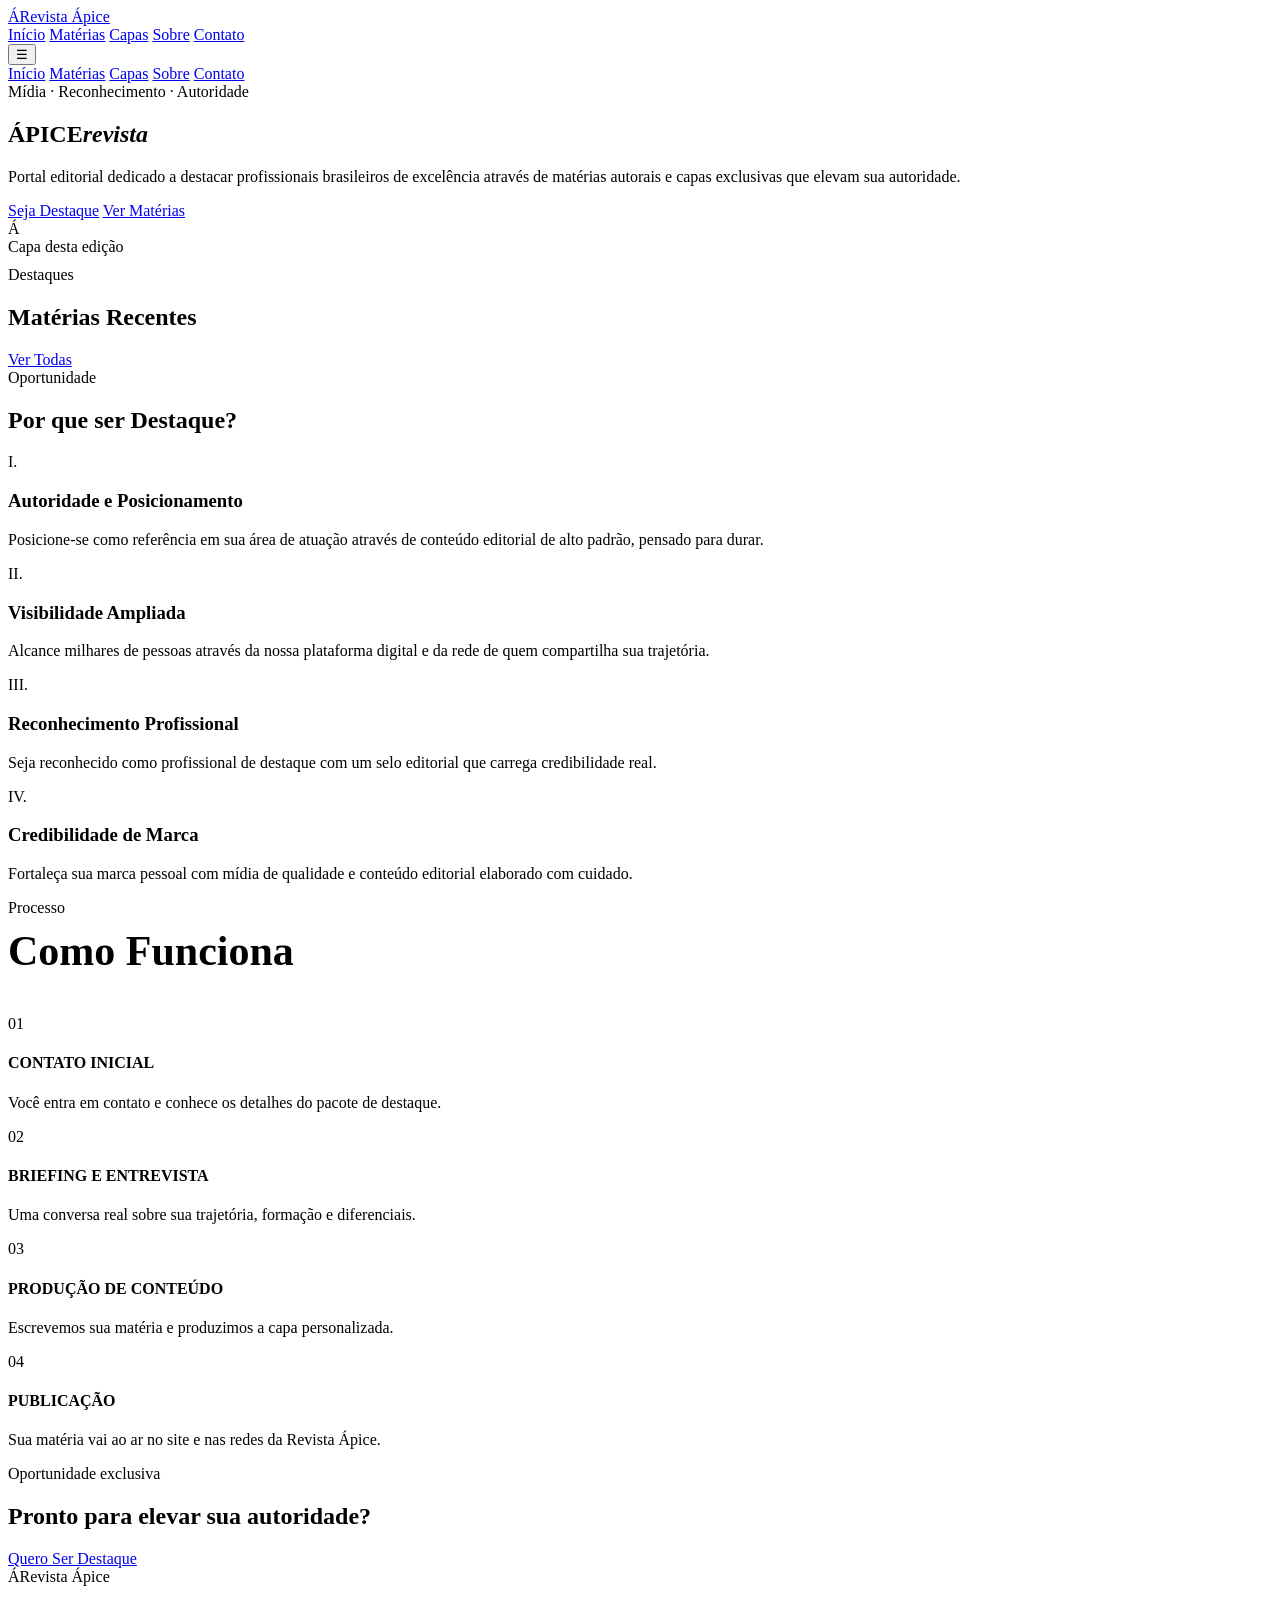
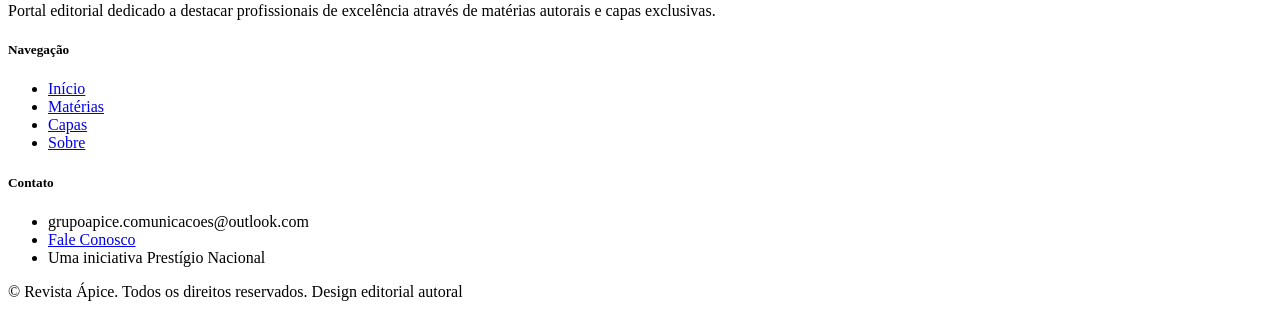
==== index.html @ 62772650 "Add files via upload" ====
<!DOCTYPE html>
<html lang="pt-BR">
<head>
<meta charset="UTF-8">
<meta name="viewport" content="width=device-width, initial-scale=1.0">
<title>Revista Ápice | Mídia, Reconhecimento e Excelência</title>
<meta name="description" content="Revista digital dedicada a destacar profissionais brasileiros de excelência através de matérias editoriais e capas exclusivas. Uma iniciativa Prestígio Nacional.">
<link rel="preconnect" href="https://fonts.googleapis.com">
<link href="https://fonts.googleapis.com/css2?family=Playfair+Display:ital,wght@0,600;0,700;1,500&family=Inter:wght@400;500;600&display=swap" rel="stylesheet">
<link rel="stylesheet" href="css/styles.css">
</head>
<body>

<header class="site-header">
  <div class="container row">
    <a href="index.html" class="brand"><span class="mark">Á</span>Revista Ápice</a>
    <nav class="main-nav">
      <a href="index.html" class="active">Início</a>
      <a href="materias.html">Matérias</a>
      <a href="capas.html">Capas</a>
      <a href="sobre.html">Sobre</a>
      <a href="contato.html">Contato</a>
    </nav>
    <div style="display:flex; align-items:center; gap:14px;">
      <a href="contato.html" class="btn solid" style="display:none" id="desktop-cta">Seja Destaque</a>
      <button class="menu-toggle" aria-label="Abrir menu">☰</button>
    </div>
  </div>
  <div class="container mobile-nav">
    <a href="index.html">Início</a>
    <a href="materias.html">Matérias</a>
    <a href="capas.html">Capas</a>
    <a href="sobre.html">Sobre</a>
    <a href="contato.html">Contato</a>
  </div>
</header>

<section class="hero">
  <div class="container">
    <span class="eyebrow-pill">Mídia · Reconhecimento · Autoridade</span>
    <h1>ÁPICE<em>revista</em></h1>
    <p class="lede">Portal editorial dedicado a destacar profissionais brasileiros de excelência através de matérias autorais e capas exclusivas que elevam sua autoridade.</p>
    <div class="actions">
      <a href="contato.html" class="btn solid">Seja Destaque</a>
      <a href="materias.html" class="btn">Ver Matérias</a>
    </div>
  </div>
</section>

<div class="divider-mark"><div class="line"></div><div class="seal">Á</div><div class="line"></div></div>

<section>
  <div class="container">
    <div class="eyebrow" style="margin-bottom:10px;">Capa desta edição</div>
    <div class="feature-card" id="feature-card"></div>
  </div>
</section>

<section>
  <div class="container">
    <div class="section-head">
      <div>
        <div class="eyebrow">Destaques</div>
        <h2>Matérias Recentes</h2>
      </div>
      <a href="materias.html" class="btn">Ver Todas</a>
    </div>
    <div class="grid" id="recent-grid"></div>
  </div>
</section>

<section>
  <div class="container">
    <div class="section-head">
      <div>
        <div class="eyebrow">Oportunidade</div>
        <h2>Por que ser Destaque?</h2>
      </div>
    </div>
    <div class="values-grid">
      <div class="value-item">
        <div class="num">I.</div>
        <h3>Autoridade e Posicionamento</h3>
        <p>Posicione-se como referência em sua área de atuação através de conteúdo editorial de alto padrão, pensado para durar.</p>
      </div>
      <div class="value-item">
        <div class="num">II.</div>
        <h3>Visibilidade Ampliada</h3>
        <p>Alcance milhares de pessoas através da nossa plataforma digital e da rede de quem compartilha sua trajetória.</p>
      </div>
      <div class="value-item">
        <div class="num">III.</div>
        <h3>Reconhecimento Profissional</h3>
        <p>Seja reconhecido como profissional de destaque com um selo editorial que carrega credibilidade real.</p>
      </div>
      <div class="value-item">
        <div class="num">IV.</div>
        <h3>Credibilidade de Marca</h3>
        <p>Fortaleça sua marca pessoal com mídia de qualidade e conteúdo editorial elaborado com cuidado.</p>
      </div>
    </div>
  </div>
</section>

<section>
  <div class="container">
    <div class="eyebrow" style="margin-bottom:10px;">Processo</div>
    <h2 style="font-family:var(--serif); font-size:clamp(28px,4vw,42px); margin:0 0 40px;">Como Funciona</h2>
    <div class="steps">
      <div class="step"><div class="n">01</div><h4>CONTATO INICIAL</h4><p>Você entra em contato e conhece os detalhes do pacote de destaque.</p></div>
      <div class="step"><div class="n">02</div><h4>BRIEFING E ENTREVISTA</h4><p>Uma conversa real sobre sua trajetória, formação e diferenciais.</p></div>
      <div class="step"><div class="n">03</div><h4>PRODUÇÃO DE CONTEÚDO</h4><p>Escrevemos sua matéria e produzimos a capa personalizada.</p></div>
      <div class="step"><div class="n">04</div><h4>PUBLICAÇÃO</h4><p>Sua matéria vai ao ar no site e nas redes da Revista Ápice.</p></div>
    </div>
  </div>
</section>

<section class="cta-band">
  <div class="container">
    <div class="eyebrow">Oportunidade exclusiva</div>
    <h2>Pronto para elevar sua autoridade?</h2>
    <a href="contato.html" class="btn solid">Quero Ser Destaque</a>
  </div>
</section>

<footer>
  <div class="container">
    <div class="footer-grid">
      <div>
        <div class="brand" style="margin-bottom:14px;"><span class="mark">Á</span>Revista Ápice</div>
        <p>Portal editorial dedicado a destacar profissionais de excelência através de matérias autorais e capas exclusivas.</p>
      </div>
      <div>
        <h5>Navegação</h5>
        <ul>
          <li><a href="index.html" class="flink">Início</a></li>
          <li><a href="materias.html" class="flink">Matérias</a></li>
          <li><a href="capas.html" class="flink">Capas</a></li>
          <li><a href="sobre.html" class="flink">Sobre</a></li>
        </ul>
      </div>
      <div>
        <h5>Contato</h5>
        <ul>
          <li><span class="flink">grupoapice.comunicacoes@outlook.com</span></li>
          <li><a href="contato.html" class="flink">Fale Conosco</a></li>
          <li><span class="flink">Uma iniciativa Prestígio Nacional</span></li>
        </ul>
      </div>
    </div>
    <div class="footer-bottom">
      <span>© <span data-year></span> Revista Ápice. Todos os direitos reservados.</span>
      <span>Design editorial autoral</span>
    </div>
  </div>
</footer>

<script src="js/data.js"></script>
<script>
  const feature = ARTICLES[0];
  document.getElementById("feature-card").innerHTML = `
    <div class="media" style="background-image:url('${feature.img}')">
      <span class="vol">${feature.vol} — ${feature.date}</span>
    </div>
    <div class="body">
      <div class="eyebrow">${feature.category}</div>
      <h3>${feature.name}</h3>
      <div class="role">${feature.role}</div>
      <p class="muted">${feature.excerpt}</p>
      <a href="materia.html?slug=${feature.slug}" class="btn" style="align-self:flex-start;">Ler Matéria</a>
    </div>
  `;

  const recentGrid = document.getElementById("recent-grid");
  recentGrid.innerHTML = ARTICLES.slice(0, 3).map(a => `
    <a href="materia.html?slug=${a.slug}" class="card">
      <div class="thumb" style="background-image:url('${a.img}')">
        <span class="badge">${a.category}</span>
      </div>
      <div class="info">
        <h3>${a.name}</h3>
        <div class="role">${a.role}</div>
        <div class="read">Ler Matéria →</div>
      </div>
    </a>
  `).join("");
</script>
<script src="js/main.js"></script>
</body>
</html>
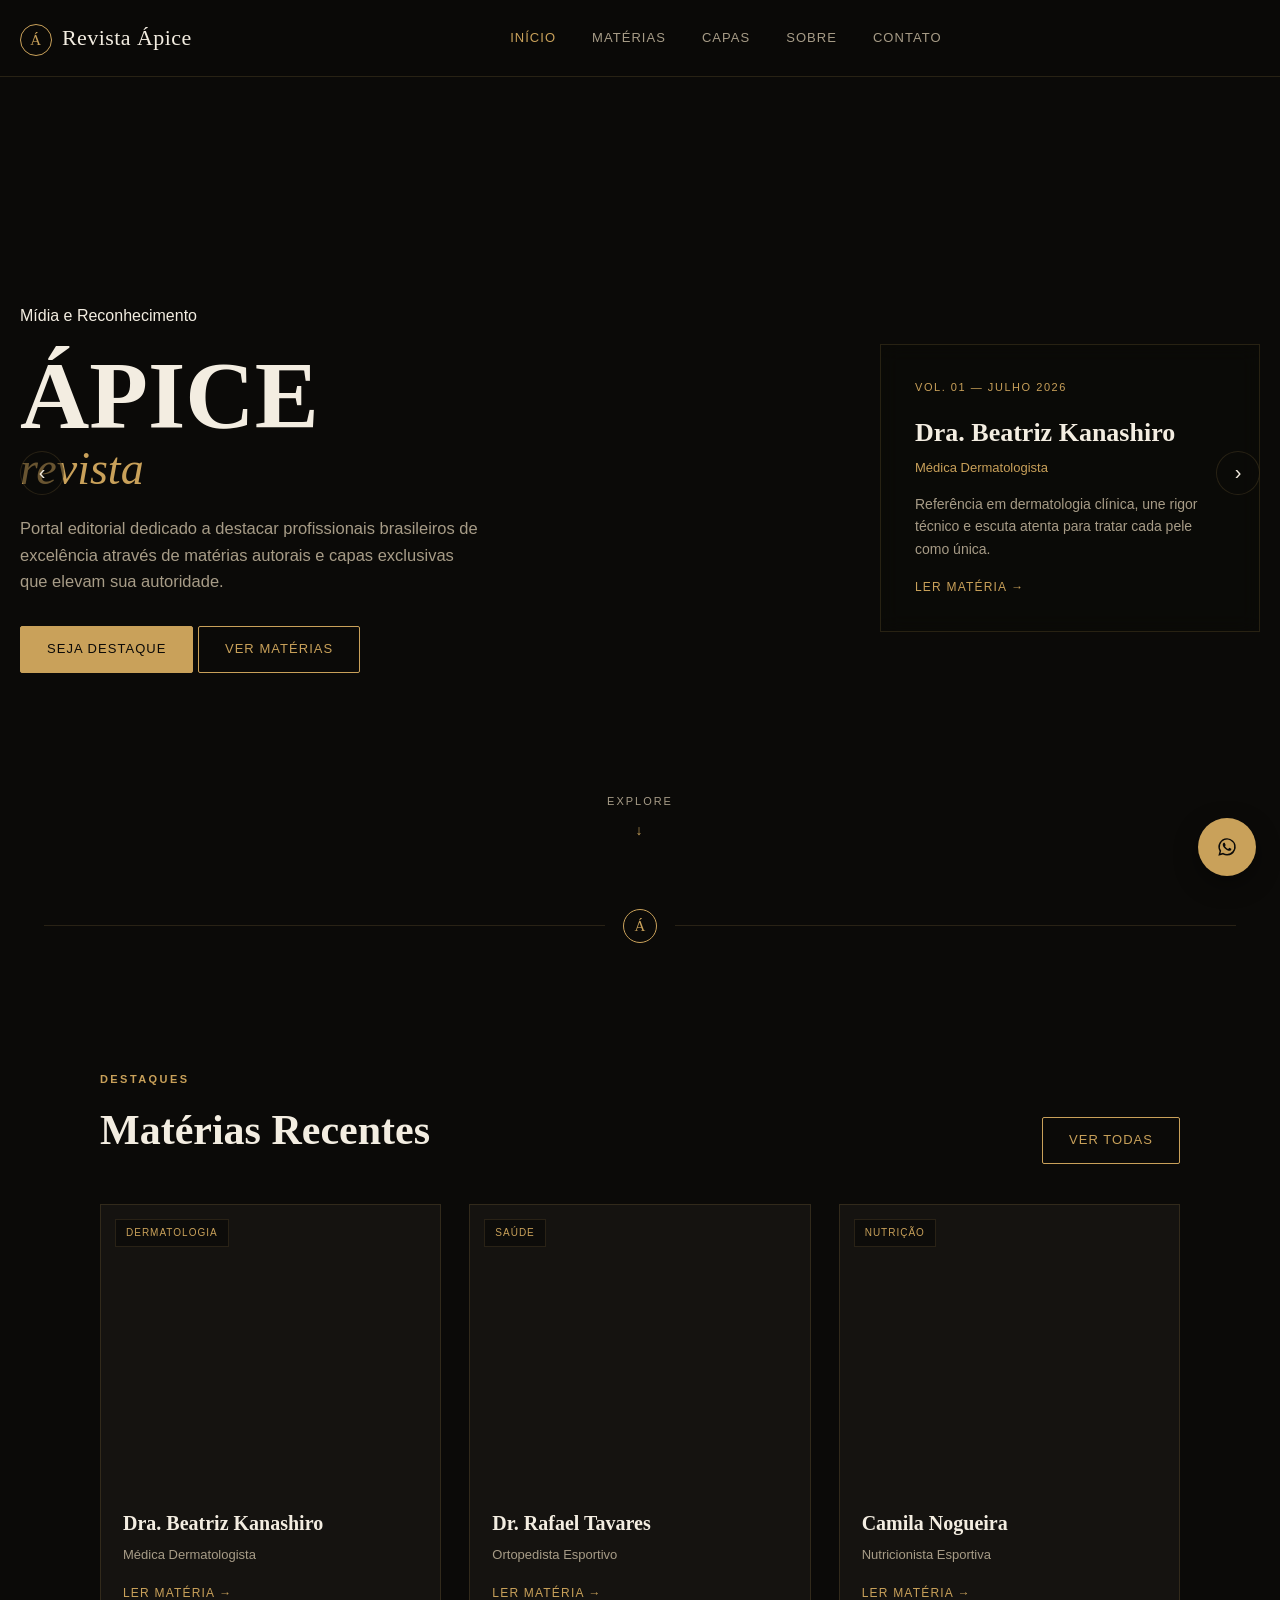
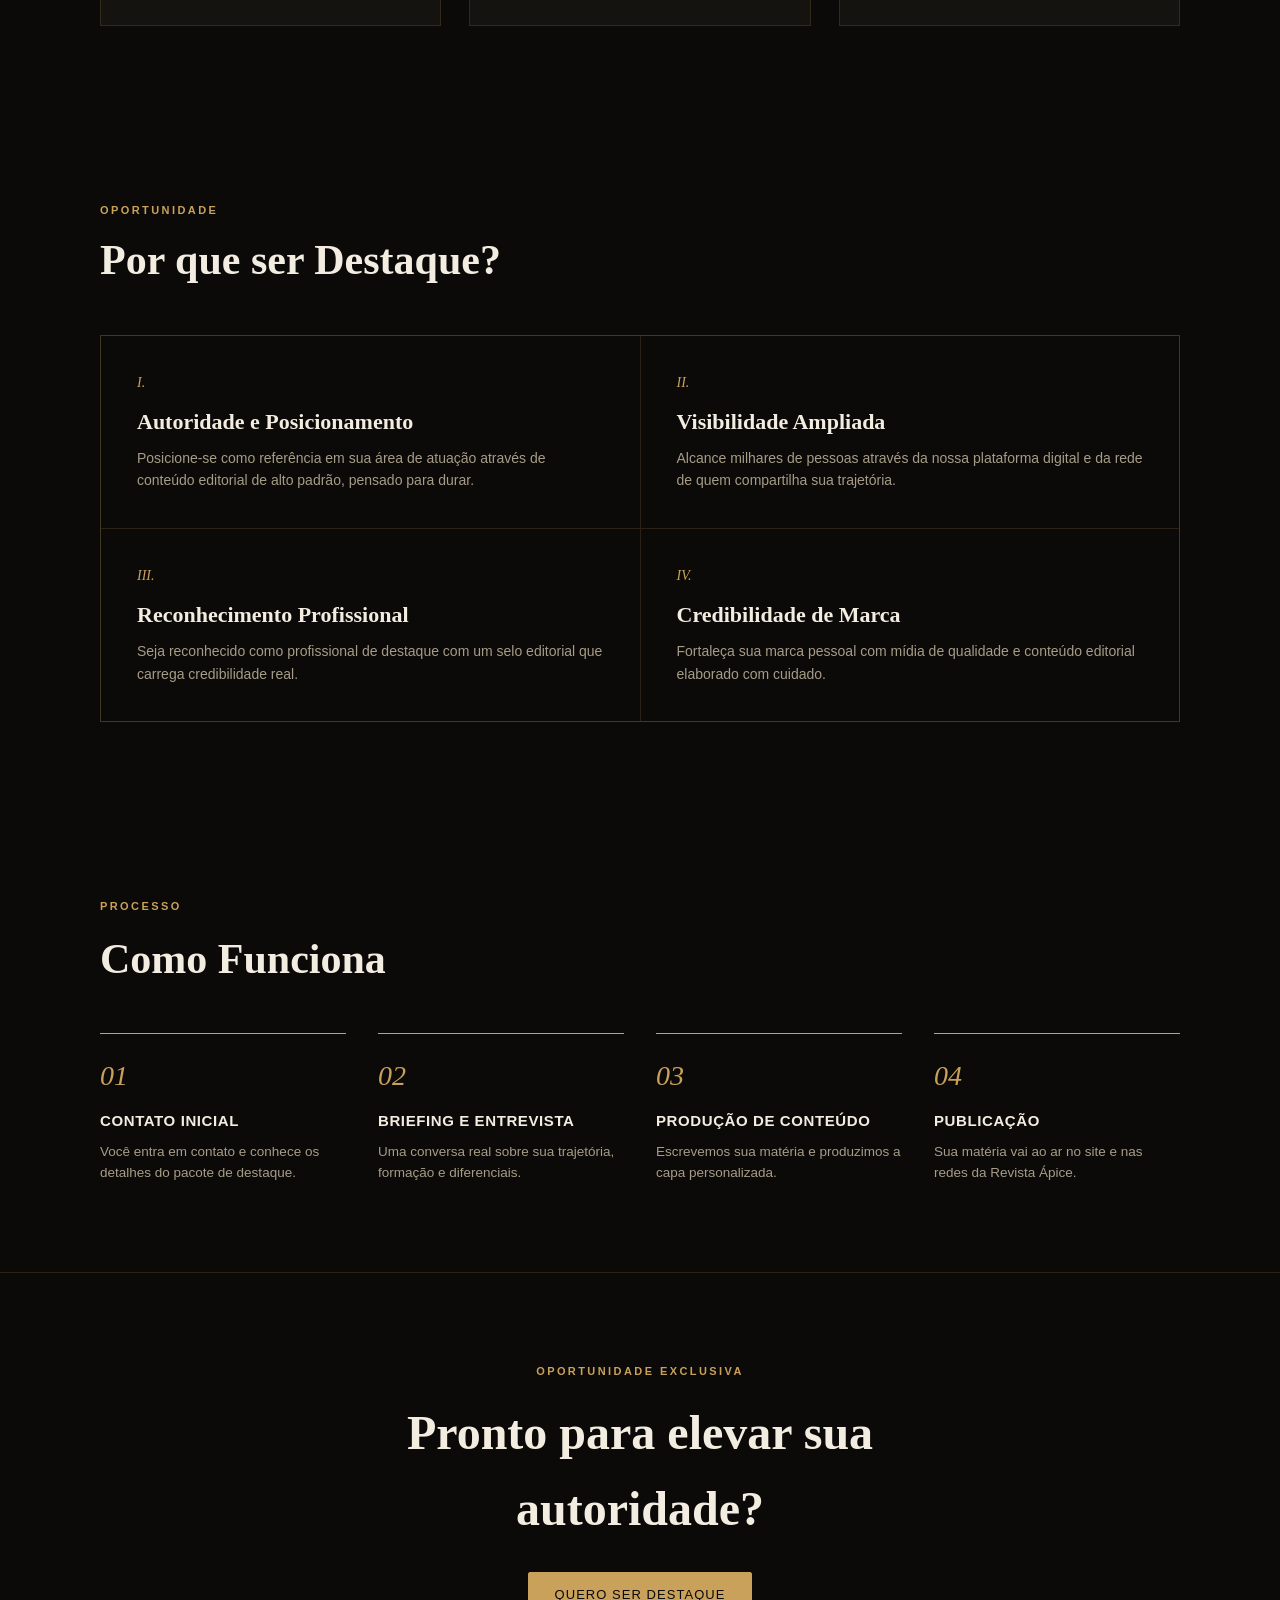
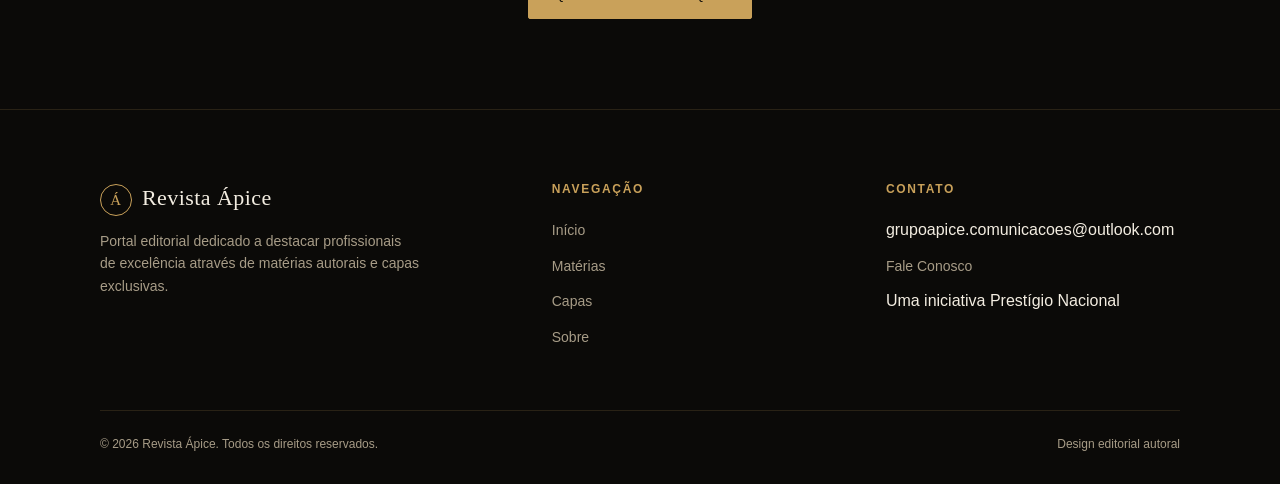
==== commit ebe5e539: "Update index.html" ====
--- a/index.html
+++ b/index.html
@@ -22,7 +22,6 @@
       <a href="contato.html">Contato</a>
     </nav>
     <div style="display:flex; align-items:center; gap:14px;">
-      <a href="contato.html" class="btn solid" style="display:none" id="desktop-cta">Seja Destaque</a>
       <button class="menu-toggle" aria-label="Abrir menu">☰</button>
     </div>
   </div>
@@ -35,26 +34,30 @@
   </div>
 </header>
 
-<section class="hero">
-  <div class="container">
-    <span class="eyebrow-pill">Mídia · Reconhecimento · Autoridade</span>
-    <h1>ÁPICE<em>revista</em></h1>
-    <p class="lede">Portal editorial dedicado a destacar profissionais brasileiros de excelência através de matérias autorais e capas exclusivas que elevam sua autoridade.</p>
-    <div class="actions">
-      <a href="contato.html" class="btn solid">Seja Destaque</a>
-      <a href="materias.html" class="btn">Ver Matérias</a>
-    </div>
+<section class="hero-carousel" id="hero-carousel">
+  <div class="hero-bg" id="hero-bg"></div>
+  <div class="hero-overlay"></div>
+  <div class="container hero-carousel-inner">
+    <div class="hero-carousel-left">
+      <span class="eyebrow-pill">Mídia e Reconhecimento</span>
+      <h1>ÁPICE<em>revista</em></h1>
+      <p class="lede">Portal editorial dedicado a destacar profissionais brasileiros de excelência através de matérias autorais e capas exclusivas que elevam sua autoridade.</p>
+      <div class="actions">
+        <a href="contato.html" class="btn solid">Seja Destaque</a>
+        <a href="materias.html" class="btn">Ver Matérias</a>
+      </div>
+    </div>
+    <a href="#" class="hero-carousel-card" id="hero-card"></a>
+  </div>
+  <button class="hero-nav prev" id="hero-prev" aria-label="Matéria anterior">‹</button>
+  <button class="hero-nav next" id="hero-next" aria-label="Próxima matéria">›</button>
+  <div class="hero-explore">
+    <span>Explore</span>
+    <span class="arrow">↓</span>
   </div>
 </section>
 
 <div class="divider-mark"><div class="line"></div><div class="seal">Á</div><div class="line"></div></div>
-
-<section>
-  <div class="container">
-    <div class="eyebrow" style="margin-bottom:10px;">Capa desta edição</div>
-    <div class="feature-card" id="feature-card"></div>
-  </div>
-</section>
 
 <section>
   <div class="container">
@@ -157,19 +160,37 @@
 
 <script src="js/data.js"></script>
 <script>
-  const feature = ARTICLES[0];
-  document.getElementById("feature-card").innerHTML = `
-    <div class="media" style="background-image:url('${feature.img}')">
-      <span class="vol">${feature.vol} — ${feature.date}</span>
-    </div>
-    <div class="body">
-      <div class="eyebrow">${feature.category}</div>
-      <h3>${feature.name}</h3>
-      <div class="role">${feature.role}</div>
-      <p class="muted">${feature.excerpt}</p>
-      <a href="materia.html?slug=${feature.slug}" class="btn" style="align-self:flex-start;">Ler Matéria</a>
-    </div>
-  `;
+  const heroArticles = ARTICLES.slice(0, 5);
+  let heroIndex = 0;
+  let heroTimer;
+
+  function renderHero() {
+    const a = heroArticles[heroIndex];
+    document.getElementById("hero-bg").style.backgroundImage = `url('${a.img}')`;
+    const card = document.getElementById("hero-card");
+    card.href = `materia.html?slug=${a.slug}`;
+    card.innerHTML = `
+      <div class="vol">${a.vol} — ${a.date}</div>
+      <h3>${a.name}</h3>
+      <div class="role">${a.role}</div>
+      <p>${a.excerpt}</p>
+      <div class="read">Ler Matéria →</div>
+    `;
+  }
+
+  function nextHero() { heroIndex = (heroIndex + 1) % heroArticles.length; renderHero(); }
+  function prevHero() { heroIndex = (heroIndex - 1 + heroArticles.length) % heroArticles.length; renderHero(); }
+
+  function restartHeroTimer() {
+    clearInterval(heroTimer);
+    heroTimer = setInterval(nextHero, 6000);
+  }
+
+  document.getElementById("hero-next").addEventListener("click", () => { nextHero(); restartHeroTimer(); });
+  document.getElementById("hero-prev").addEventListener("click", () => { prevHero(); restartHeroTimer(); });
+
+  renderHero();
+  restartHeroTimer();
 
   const recentGrid = document.getElementById("recent-grid");
   recentGrid.innerHTML = ARTICLES.slice(0, 3).map(a => `
--- a/css/styles.css
+++ b/css/styles.css
@@ -0,0 +1,870 @@
+/* ============================================
+   REVISTA ÁPICE — Design tokens
+   Preto profundo + dourado queimado, editorial
+   ============================================ */
+
+:root {
+  --bg: #0b0a08;
+  --surface: #151310;
+  --surface-2: #1c1914;
+  --gold: #c9a15a;
+  --gold-deep: #8b6f2e;
+  --gold-soft: rgba(201, 161, 90, 0.15);
+  --text: #f3ede1;
+  --text-muted: #a79c87;
+  --line: rgba(201, 161, 90, 0.16);
+  --radius: 2px;
+  --serif: "Playfair Display", Georgia, serif;
+  --sans: "Inter", -apple-system, BlinkMacSystemFont, sans-serif;
+  --max: 1240px;
+}
+
+* { box-sizing: border-box; }
+
+html { scroll-behavior: smooth; }
+
+/* ---------- Scroll reveal ---------- */
+
+.reveal {
+  opacity: 0;
+  transform: translateY(24px);
+  transition: opacity 0.7s ease, transform 0.7s ease;
+}
+
+.reveal.in-view {
+  opacity: 1;
+  transform: translateY(0);
+}
+
+@media (prefers-reduced-motion: reduce) {
+  .reveal { opacity: 1; transform: none; transition: none; }
+}
+
+body {
+  margin: 0;
+  background: var(--bg);
+  color: var(--text);
+  font-family: var(--sans);
+  font-size: 16px;
+  line-height: 1.6;
+  -webkit-font-smoothing: antialiased;
+}
+
+img { max-width: 100%; display: block; }
+
+a { color: inherit; text-decoration: none; }
+
+.container {
+  max-width: var(--max);
+  margin: 0 auto;
+  padding: 0 24px;
+}
+
+@media (min-width: 900px) {
+  .container { padding: 0 80px; }
+}
+
+/* ---------- Utility text ---------- */
+
+.eyebrow {
+  font-family: var(--sans);
+  font-size: 11px;
+  letter-spacing: 0.22em;
+  text-transform: uppercase;
+  color: var(--gold);
+  font-weight: 600;
+}
+
+.muted { color: var(--text-muted); }
+
+/* ---------- Header ---------- */
+
+.site-header {
+  position: sticky;
+  top: 0;
+  z-index: 50;
+  background: rgba(11, 10, 8, 0.92);
+  backdrop-filter: blur(8px);
+  border-bottom: 1px solid var(--line);
+}
+
+.site-header .row {
+  display: flex;
+  align-items: center;
+  justify-content: space-between;
+  padding: 20px 0;
+}
+
+.brand {
+  font-family: var(--serif);
+  font-size: 22px;
+  letter-spacing: 0.02em;
+}
+
+.brand .mark {
+  display: inline-flex;
+  align-items: center;
+  justify-content: center;
+  width: 32px;
+  height: 32px;
+  border: 1px solid var(--gold);
+  border-radius: 50%;
+  color: var(--gold);
+  font-size: 15px;
+  margin-right: 10px;
+  vertical-align: middle;
+}
+
+nav.main-nav {
+  display: none;
+  gap: 36px;
+}
+
+nav.main-nav a {
+  font-size: 13px;
+  letter-spacing: 0.08em;
+  text-transform: uppercase;
+  color: var(--text-muted);
+  transition: color 0.25s ease;
+}
+
+nav.main-nav a:hover,
+nav.main-nav a.active { color: var(--gold); }
+
+@media (min-width: 860px) {
+  nav.main-nav { display: flex; }
+  .menu-toggle { display: none; }
+}
+
+.btn {
+  display: inline-block;
+  padding: 12px 26px;
+  font-size: 13px;
+  letter-spacing: 0.08em;
+  text-transform: uppercase;
+  border: 1px solid var(--gold);
+  color: var(--gold);
+  border-radius: var(--radius);
+  transition: all 0.25s ease;
+  white-space: nowrap;
+}
+
+.btn:hover { background: var(--gold); color: var(--bg); }
+
+.btn.solid {
+  background: var(--gold);
+  color: var(--bg);
+}
+
+.btn.solid:hover { background: var(--gold-deep); border-color: var(--gold-deep); color: var(--text); }
+
+.menu-toggle {
+  background: none;
+  border: 1px solid var(--line);
+  color: var(--text);
+  width: 40px;
+  height: 40px;
+  cursor: pointer;
+}
+
+.mobile-nav {
+  display: none;
+  flex-direction: column;
+  padding: 8px 0 24px;
+  border-top: 1px solid var(--line);
+}
+
+.mobile-nav.open { display: flex; }
+
+.mobile-nav a {
+  padding: 12px 0;
+  font-size: 14px;
+  letter-spacing: 0.06em;
+  text-transform: uppercase;
+  color: var(--text-muted);
+  border-bottom: 1px solid var(--line);
+}
+
+/* ---------- Hero ---------- */
+
+/* ---------- Hero Carousel (full-bleed photo) ---------- */
+
+.hero-carousel {
+  position: relative;
+  min-height: 88vh;
+  display: flex;
+  align-items: center;
+  overflow: hidden;
+}
+
+.hero-bg {
+  position: absolute;
+  inset: 0;
+  background-size: cover;
+  background-position: center;
+  opacity: 0.55;
+  transition: opacity 0.6s ease;
+}
+
+.hero-overlay {
+  position: absolute;
+  inset: 0;
+  background:
+    linear-gradient(90deg, rgba(11,10,8,0.97) 0%, rgba(11,10,8,0.82) 42%, rgba(11,10,8,0.3) 100%),
+    linear-gradient(0deg, rgba(11,10,8,0.9) 0%, rgba(11,10,8,0) 30%);
+}
+
+.hero-carousel-inner {
+  position: relative;
+  z-index: 2;
+  display: flex;
+  justify-content: space-between;
+  align-items: center;
+  gap: 50px;
+  flex-wrap: wrap;
+  padding: 70px 0 40px;
+  width: 100%;
+}
+
+.hero-carousel-left { max-width: 540px; }
+
+.hero-carousel-left h1 {
+  font-family: var(--serif);
+  font-weight: 700;
+  font-size: clamp(48px, 9vw, 96px);
+  line-height: 0.95;
+  margin: 22px 0 0;
+}
+
+.hero-carousel-left h1 em {
+  font-style: italic;
+  font-weight: 400;
+  color: var(--gold);
+  display: block;
+  font-size: 0.48em;
+  margin-top: 6px;
+}
+
+.hero-carousel-left p.lede {
+  color: var(--text-muted);
+  font-size: 16.5px;
+  margin: 24px 0 32px;
+  max-width: 460px;
+}
+
+.hero-carousel-card {
+  position: relative;
+  z-index: 2;
+  background: rgba(11, 10, 8, 0.6);
+  backdrop-filter: blur(10px);
+  border: 1px solid var(--line);
+  padding: 34px;
+  max-width: 380px;
+  width: 100%;
+  display: block;
+  transition: border-color 0.3s ease;
+}
+
+.hero-carousel-card:hover { border-color: var(--gold); }
+
+.hero-carousel-card .vol {
+  font-size: 11px;
+  letter-spacing: 0.14em;
+  text-transform: uppercase;
+  color: var(--gold);
+  margin-bottom: 16px;
+}
+
+.hero-carousel-card h3 { font-family: var(--serif); font-size: 26px; margin: 0 0 4px; }
+
+.hero-carousel-card .role { color: var(--gold); font-size: 13px; margin-bottom: 14px; }
+
+.hero-carousel-card p { color: var(--text-muted); font-size: 14px; margin: 0 0 18px; }
+
+.hero-carousel-card .read {
+  font-size: 12px;
+  letter-spacing: 0.1em;
+  text-transform: uppercase;
+  color: var(--gold);
+}
+
+.hero-nav {
+  position: absolute;
+  top: 50%;
+  transform: translateY(-50%);
+  z-index: 3;
+  width: 44px;
+  height: 44px;
+  border-radius: 50%;
+  border: 1px solid var(--line);
+  background: rgba(11,10,8,0.5);
+  color: var(--text);
+  font-size: 20px;
+  cursor: pointer;
+  transition: border-color 0.25s ease, color 0.25s ease;
+}
+
+.hero-nav:hover { border-color: var(--gold); color: var(--gold); }
+
+.hero-nav.prev { left: 20px; }
+.hero-nav.next { right: 20px; }
+
+@media (max-width: 860px) {
+  .hero-nav { display: none; }
+}
+
+.hero-explore {
+  position: absolute;
+  bottom: 28px;
+  left: 50%;
+  transform: translateX(-50%);
+  z-index: 2;
+  display: flex;
+  flex-direction: column;
+  align-items: center;
+  gap: 8px;
+  font-size: 11px;
+  letter-spacing: 0.18em;
+  text-transform: uppercase;
+  color: var(--text-muted);
+}
+
+.hero-explore .arrow { color: var(--gold); font-size: 14px; }
+
+/* ---------- Hero (fallback, sem foto — mantido para outras páginas se precisar) ---------- */
+
+.hero {
+  padding: 90px 0 60px;
+  text-align: center;
+}
+
+.hero .eyebrow-pill {
+  display: inline-block;
+  border: 1px solid var(--line);
+  padding: 8px 18px;
+  border-radius: 999px;
+  font-size: 11px;
+  letter-spacing: 0.2em;
+  text-transform: uppercase;
+  color: var(--gold);
+  margin-bottom: 28px;
+}
+
+.hero h1 {
+  font-family: var(--serif);
+  font-weight: 700;
+  font-size: clamp(56px, 12vw, 128px);
+  letter-spacing: 0.02em;
+  line-height: 0.95;
+  margin: 0;
+}
+
+.hero h1 em {
+  font-style: italic;
+  font-weight: 400;
+  color: var(--gold);
+  display: block;
+  font-size: 0.5em;
+  margin-top: 6px;
+}
+
+.hero p.lede {
+  max-width: 560px;
+  margin: 30px auto 40px;
+  color: var(--text-muted);
+  font-size: 17px;
+}
+
+.hero .actions {
+  display: flex;
+  gap: 16px;
+  justify-content: center;
+  flex-wrap: wrap;
+}
+
+/* ---------- Divider with mark (signature element) ---------- */
+
+.divider-mark {
+  display: flex;
+  align-items: center;
+  gap: 18px;
+  margin: 0 auto;
+  max-width: var(--max);
+  padding: 40px 24px;
+}
+
+.divider-mark .line { flex: 1; height: 1px; background: var(--line); }
+
+.divider-mark .seal {
+  width: 34px;
+  height: 34px;
+  border: 1px solid var(--gold);
+  border-radius: 50%;
+  display: flex;
+  align-items: center;
+  justify-content: center;
+  color: var(--gold);
+  font-family: var(--serif);
+  font-size: 15px;
+  transform: rotate(0deg);
+}
+
+/* ---------- Section heading ---------- */
+
+.section-head {
+  display: flex;
+  align-items: flex-end;
+  justify-content: space-between;
+  margin-bottom: 40px;
+  gap: 20px;
+  flex-wrap: wrap;
+}
+
+.section-head h2 {
+  font-family: var(--serif);
+  font-size: clamp(28px, 4vw, 42px);
+  font-weight: 700;
+  margin: 8px 0 0;
+}
+
+section { padding: 88px 0; }
+
+@media (max-width: 640px) {
+  section { padding: 56px 0; }
+}
+
+/* ---------- Feature / hero card ---------- */
+
+.feature-card {
+  display: grid;
+  grid-template-columns: 1fr;
+  gap: 0;
+  border: 1px solid var(--line);
+  overflow: hidden;
+  background: var(--surface);
+}
+
+@media (min-width: 800px) {
+  .feature-card { grid-template-columns: 1fr 1.1fr; }
+}
+
+.feature-card .media {
+  position: relative;
+  min-height: 420px;
+  background-size: cover;
+  background-position: center;
+  overflow: hidden;
+}
+
+.feature-card .media::after {
+  content: "";
+  position: absolute;
+  inset: 0;
+  background: linear-gradient(180deg, rgba(11,10,8,0) 40%, rgba(11,10,8,0.85) 100%);
+}
+
+.feature-card .media .vol {
+  position: absolute;
+  top: 20px;
+  left: 20px;
+  font-size: 12px;
+  letter-spacing: 0.1em;
+  color: var(--gold);
+  z-index: 2;
+  background: rgba(11,10,8,0.6);
+  padding: 6px 12px;
+  border: 1px solid var(--line);
+}
+
+.feature-card .body {
+  padding: 40px;
+  display: flex;
+  flex-direction: column;
+  justify-content: center;
+  gap: 16px;
+}
+
+.feature-card .body h3 {
+  font-family: var(--serif);
+  font-size: clamp(26px, 3vw, 34px);
+  margin: 0;
+}
+
+.feature-card .body .role { color: var(--gold); font-size: 14px; letter-spacing: 0.04em; }
+
+/* ---------- Cards grid ---------- */
+
+.grid {
+  display: grid;
+  grid-template-columns: 1fr;
+  gap: 28px;
+}
+
+@media (min-width: 640px) { .grid { grid-template-columns: 1fr 1fr; } }
+@media (min-width: 980px) { .grid { grid-template-columns: repeat(3, 1fr); } }
+
+.card {
+  border: 1px solid var(--line);
+  background: var(--surface);
+  transition: transform 0.25s ease, border-color 0.25s ease;
+  display: flex;
+  flex-direction: column;
+}
+
+.card:hover { transform: translateY(-4px); border-color: var(--gold); }
+
+.card .thumb {
+  height: 280px;
+  background-size: cover;
+  background-position: center;
+  position: relative;
+  overflow: hidden;
+  transition: background-size 0.6s ease;
+}
+
+.card:hover .thumb { background-size: 110%; }
+
+.card .thumb .badge {
+  position: absolute;
+  top: 14px;
+  left: 14px;
+  font-size: 10px;
+  letter-spacing: 0.1em;
+  text-transform: uppercase;
+  background: rgba(11,10,8,0.75);
+  border: 1px solid var(--gold-soft);
+  color: var(--gold);
+  padding: 5px 10px;
+}
+
+.card .info { padding: 22px; flex: 1; display: flex; flex-direction: column; gap: 6px; }
+
+.card .info h3 { font-family: var(--serif); font-size: 20px; margin: 0; }
+
+.card .info .role { color: var(--text-muted); font-size: 13px; }
+
+.card .info .read {
+  margin-top: 12px;
+  font-size: 12px;
+  letter-spacing: 0.1em;
+  text-transform: uppercase;
+  color: var(--gold);
+}
+
+/* ---------- Cover grid (Capas) ---------- */
+
+.cover-grid {
+  display: grid;
+  grid-template-columns: repeat(2, 1fr);
+  gap: 20px;
+}
+
+@media (min-width: 640px) { .cover-grid { grid-template-columns: repeat(3, 1fr); } }
+@media (min-width: 980px) { .cover-grid { grid-template-columns: repeat(4, 1fr); } }
+
+.cover-item {
+  aspect-ratio: 3 / 4;
+  background-size: cover;
+  background-position: center;
+  position: relative;
+  border: 1px solid var(--line);
+  overflow: hidden;
+  transition: background-size 0.6s ease, border-color 0.3s ease;
+}
+
+.cover-item:hover {
+  background-size: 112%;
+  border-color: var(--gold);
+}
+
+.cover-item::after {
+  content: "";
+  position: absolute;
+  inset: 0;
+  background: linear-gradient(180deg, rgba(11,10,8,0) 50%, rgba(11,10,8,0.92) 100%);
+}
+
+.cover-item .cap-info {
+  position: absolute;
+  bottom: 14px;
+  left: 14px;
+  right: 14px;
+  z-index: 2;
+}
+
+.cover-item .cap-info .cn { font-family: var(--serif); font-size: 16px; }
+.cover-item .cap-info .cr { font-size: 11px; color: var(--gold); }
+
+/* ---------- Values ---------- */
+
+.values-grid {
+  display: grid;
+  grid-template-columns: 1fr;
+  gap: 1px;
+  background: var(--line);
+  border: 1px solid var(--line);
+}
+
+@media (min-width: 700px) { .values-grid { grid-template-columns: repeat(2, 1fr); } }
+
+.value-item { background: var(--bg); padding: 36px; }
+
+.value-item .num { font-family: var(--serif); font-style: italic; color: var(--gold); font-size: 14px; }
+
+.value-item h3 { font-family: var(--serif); font-size: 22px; margin: 10px 0 8px; }
+
+.value-item p { color: var(--text-muted); font-size: 14px; margin: 0; }
+
+/* ---------- Steps ---------- */
+
+.steps {
+  display: grid;
+  grid-template-columns: 1fr;
+  gap: 32px;
+}
+
+@media (min-width: 800px) { .steps { grid-template-columns: repeat(4, 1fr); } }
+
+.step { position: relative; padding-top: 20px; border-top: 1px solid var(--gold); }
+
+.step .n { font-family: var(--serif); font-style: italic; color: var(--gold); font-size: 28px; }
+
+.step h4 { font-size: 15px; letter-spacing: 0.04em; margin: 10px 0 8px; }
+
+.step p { color: var(--text-muted); font-size: 13.5px; margin: 0; }
+
+/* ---------- Testimonials ---------- */
+
+.testi-grid {
+  display: grid;
+  grid-template-columns: 1fr;
+  gap: 24px;
+}
+
+@media (min-width: 800px) { .testi-grid { grid-template-columns: repeat(3, 1fr); } }
+
+.testi {
+  background: var(--surface);
+  border: 1px solid var(--line);
+  padding: 30px;
+}
+
+.testi .quote { font-family: var(--serif); font-style: italic; font-size: 18px; color: var(--text); margin-bottom: 20px; }
+
+.testi .who { font-size: 13px; color: var(--gold); }
+.testi .who .r { color: var(--text-muted); display: block; font-size: 12px; margin-top: 2px; }
+
+/* ---------- CTA band ---------- */
+
+.cta-band {
+  text-align: center;
+  padding: 90px 0;
+  border-top: 1px solid var(--line);
+  border-bottom: 1px solid var(--line);
+}
+
+.cta-band h2 {
+  font-family: var(--serif);
+  font-size: clamp(30px, 5vw, 48px);
+  margin: 14px 0 24px;
+  max-width: 700px;
+  margin-left: auto;
+  margin-right: auto;
+}
+
+/* ---------- Footer ---------- */
+
+footer {
+  padding: 70px 0 30px;
+}
+
+.footer-grid {
+  display: grid;
+  grid-template-columns: 1fr;
+  gap: 40px;
+  margin-bottom: 50px;
+}
+
+@media (min-width: 800px) { .footer-grid { grid-template-columns: 1.4fr 1fr 1fr; } }
+
+.footer-grid h5 {
+  font-size: 12px;
+  letter-spacing: 0.14em;
+  text-transform: uppercase;
+  color: var(--gold);
+  margin: 0 0 18px;
+}
+
+.footer-grid p { color: var(--text-muted); font-size: 14px; max-width: 320px; }
+
+.footer-grid ul { list-style: none; padding: 0; margin: 0; }
+
+.footer-grid li { margin-bottom: 10px; }
+
+.footer-grid a.flink { color: var(--text-muted); font-size: 14px; transition: color 0.2s; }
+.footer-grid a.flink:hover { color: var(--gold); }
+
+.footer-bottom {
+  display: flex;
+  justify-content: space-between;
+  flex-wrap: wrap;
+  gap: 10px;
+  padding-top: 24px;
+  border-top: 1px solid var(--line);
+  font-size: 12px;
+  color: var(--text-muted);
+}
+
+/* ---------- Filter pills ---------- */
+
+.filters {
+  display: flex;
+  gap: 10px;
+  flex-wrap: wrap;
+  margin-bottom: 40px;
+}
+
+.pill {
+  padding: 9px 18px;
+  border: 1px solid var(--line);
+  border-radius: 999px;
+  font-size: 12.5px;
+  letter-spacing: 0.04em;
+  color: var(--text-muted);
+  cursor: pointer;
+  background: transparent;
+  transition: all 0.2s ease;
+}
+
+.pill:hover { border-color: var(--gold); color: var(--gold); }
+
+.pill.active { background: var(--gold); color: var(--bg); border-color: var(--gold); }
+
+.search-bar {
+  width: 100%;
+  padding: 14px 18px;
+  background: var(--surface);
+  border: 1px solid var(--line);
+  color: var(--text);
+  font-family: var(--sans);
+  font-size: 14px;
+  margin-bottom: 28px;
+}
+
+.search-bar::placeholder { color: var(--text-muted); }
+
+/* ---------- Article page ---------- */
+
+.article-cover {
+  position: relative;
+  height: 60vh;
+  min-height: 380px;
+  background-size: cover;
+  background-position: center;
+  display: flex;
+  align-items: flex-end;
+}
+
+.article-cover::after {
+  content: "";
+  position: absolute;
+  inset: 0;
+  background: linear-gradient(180deg, rgba(11,10,8,0.1) 0%, rgba(11,10,8,0.95) 100%);
+}
+
+.article-cover .info { position: relative; z-index: 2; padding: 50px 0; }
+
+.article-cover .vol { color: var(--gold); font-size: 12px; letter-spacing: 0.14em; text-transform: uppercase; margin-bottom: 14px; }
+
+.article-cover h1 { font-family: var(--serif); font-size: clamp(32px, 6vw, 60px); margin: 0 0 8px; }
+
+.article-cover .role { color: var(--gold); font-size: 15px; }
+
+.article-body {
+  max-width: 760px;
+  margin: 0 auto;
+  padding: 60px 24px;
+}
+
+.article-body p { font-size: 17px; color: #ddd3c0; margin-bottom: 24px; }
+
+.article-body h3 { font-family: var(--serif); font-size: 24px; margin: 40px 0 16px; }
+
+blockquote {
+  font-family: var(--serif);
+  font-style: italic;
+  font-size: 24px;
+  border-left: 2px solid var(--gold);
+  padding-left: 26px;
+  margin: 44px 0;
+  color: var(--gold);
+}
+
+.article-footer-tags {
+  display: flex;
+  gap: 30px;
+  flex-wrap: wrap;
+  padding-top: 30px;
+  border-top: 1px solid var(--line);
+  margin-top: 40px;
+}
+
+.article-footer-tags .tag { display: flex; align-items: center; gap: 10px; font-size: 12.5px; color: var(--text-muted); }
+
+.article-footer-tags .tag .dot { width: 6px; height: 6px; border-radius: 50%; background: var(--gold); }
+
+/* ---------- WhatsApp float ---------- */
+
+.wa-float {
+  position: fixed;
+  bottom: 24px;
+  right: 24px;
+  z-index: 60;
+  background: var(--gold);
+  color: var(--bg);
+  width: 58px;
+  height: 58px;
+  border-radius: 50%;
+  display: flex;
+  align-items: center;
+  justify-content: center;
+  box-shadow: 0 8px 24px rgba(0,0,0,0.4);
+  transition: transform 0.2s ease;
+}
+
+.wa-float:hover { transform: scale(1.08); }
+
+/* ---------- Contact page ---------- */
+
+.contact-grid {
+  display: grid;
+  grid-template-columns: 1fr;
+  gap: 40px;
+}
+
+@media (min-width: 800px) { .contact-grid { grid-template-columns: 1fr 1fr; } }
+
+.contact-card {
+  border: 1px solid var(--line);
+  background: var(--surface);
+  padding: 34px;
+}
+
+.contact-card .label { font-size: 11px; letter-spacing: 0.14em; text-transform: uppercase; color: var(--gold); margin-bottom: 10px; }
+
+.contact-card .value { font-family: var(--serif); font-size: 20px; margin-bottom: 4px; }
+
+/* ---------- Package list ---------- */
+
+.pkg-list { list-style: none; padding: 0; margin: 30px 0; }
+
+.pkg-list li {
+  display: flex;
+  align-items: flex-start;
+  gap: 14px;
+  padding: 16px 0;
+  border-bottom: 1px solid var(--line);
+  font-size: 15px;
+}
+
+.pkg-list li .ck { color: var(--gold); font-family: var(--serif); font-style: italic; }
